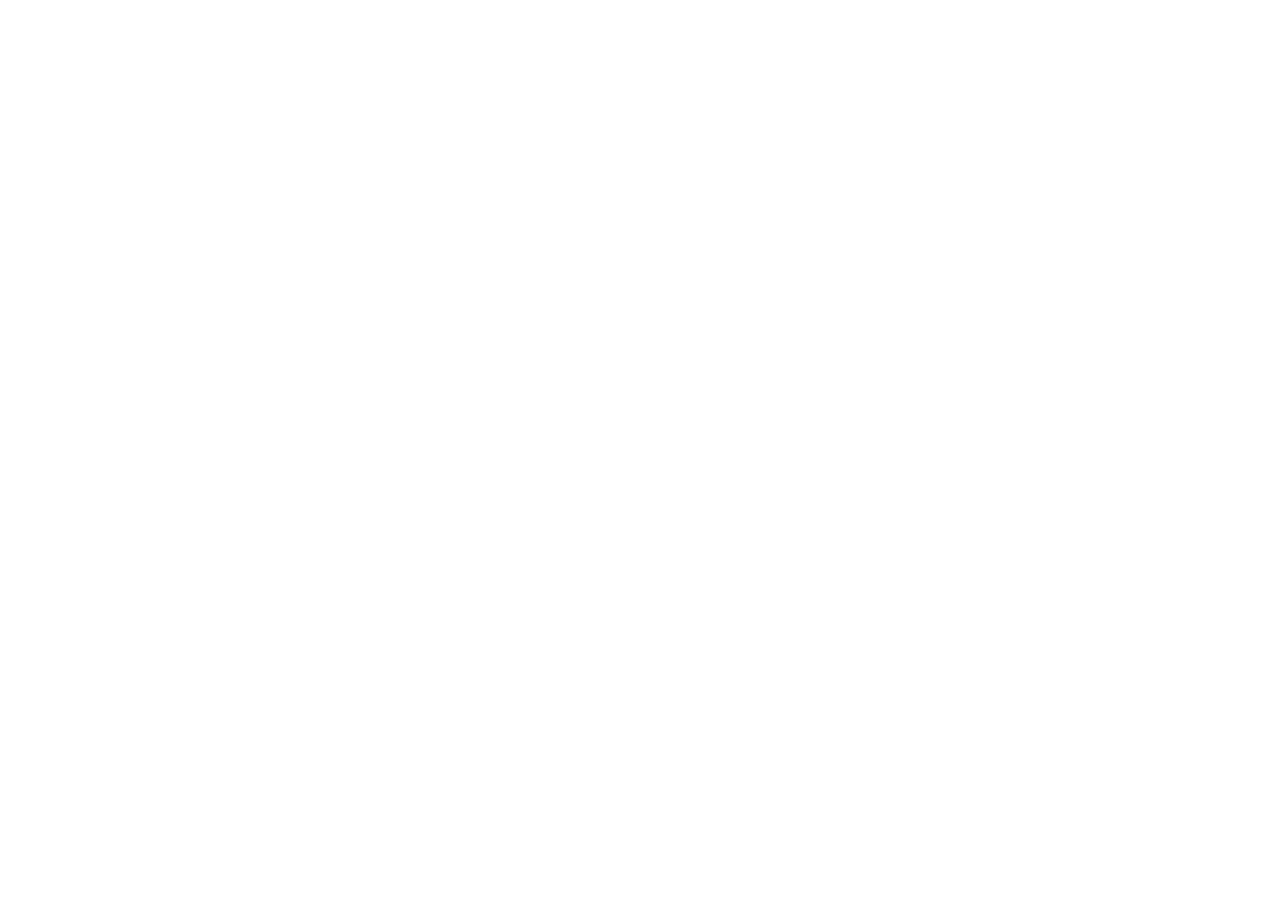
==== index.html @ 3aa0d267 "first commit" ====
<!DOCTYPE html>
<html lang="en">
<head>
    <meta charset="UTF-8">
    <meta name="viewport" content="width=device-width, initial-scale=1.0">
    <title>Document</title>
    <link rel="stylesheet" href="./css/jamoladdin.css">
</head>
<body>
    
</body>
</html>
---- css/jamoladdin.css ----
* {
    margin: 0;
    padding: 0;
    box-sizing: border-box;
}

ul, ol {
    list-style-type: none;
}

a { 
    text-decoration: none;
}
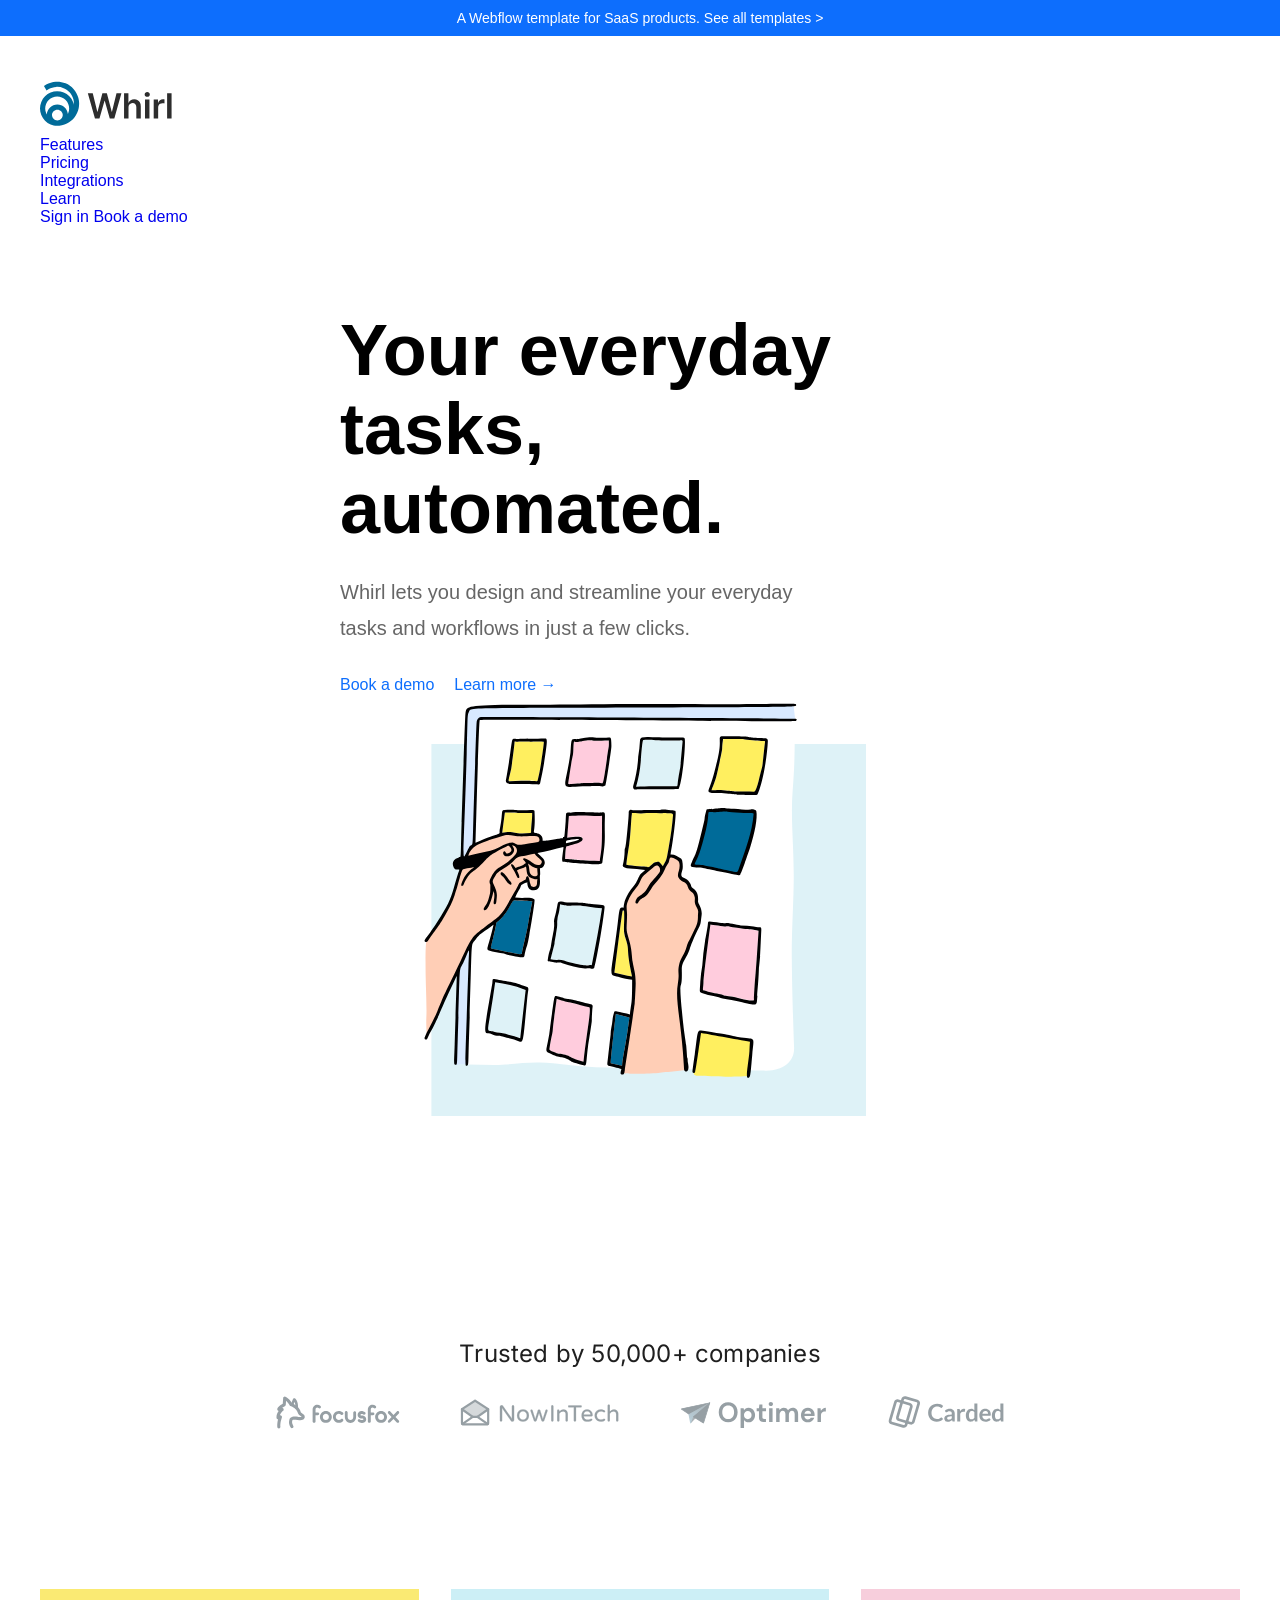
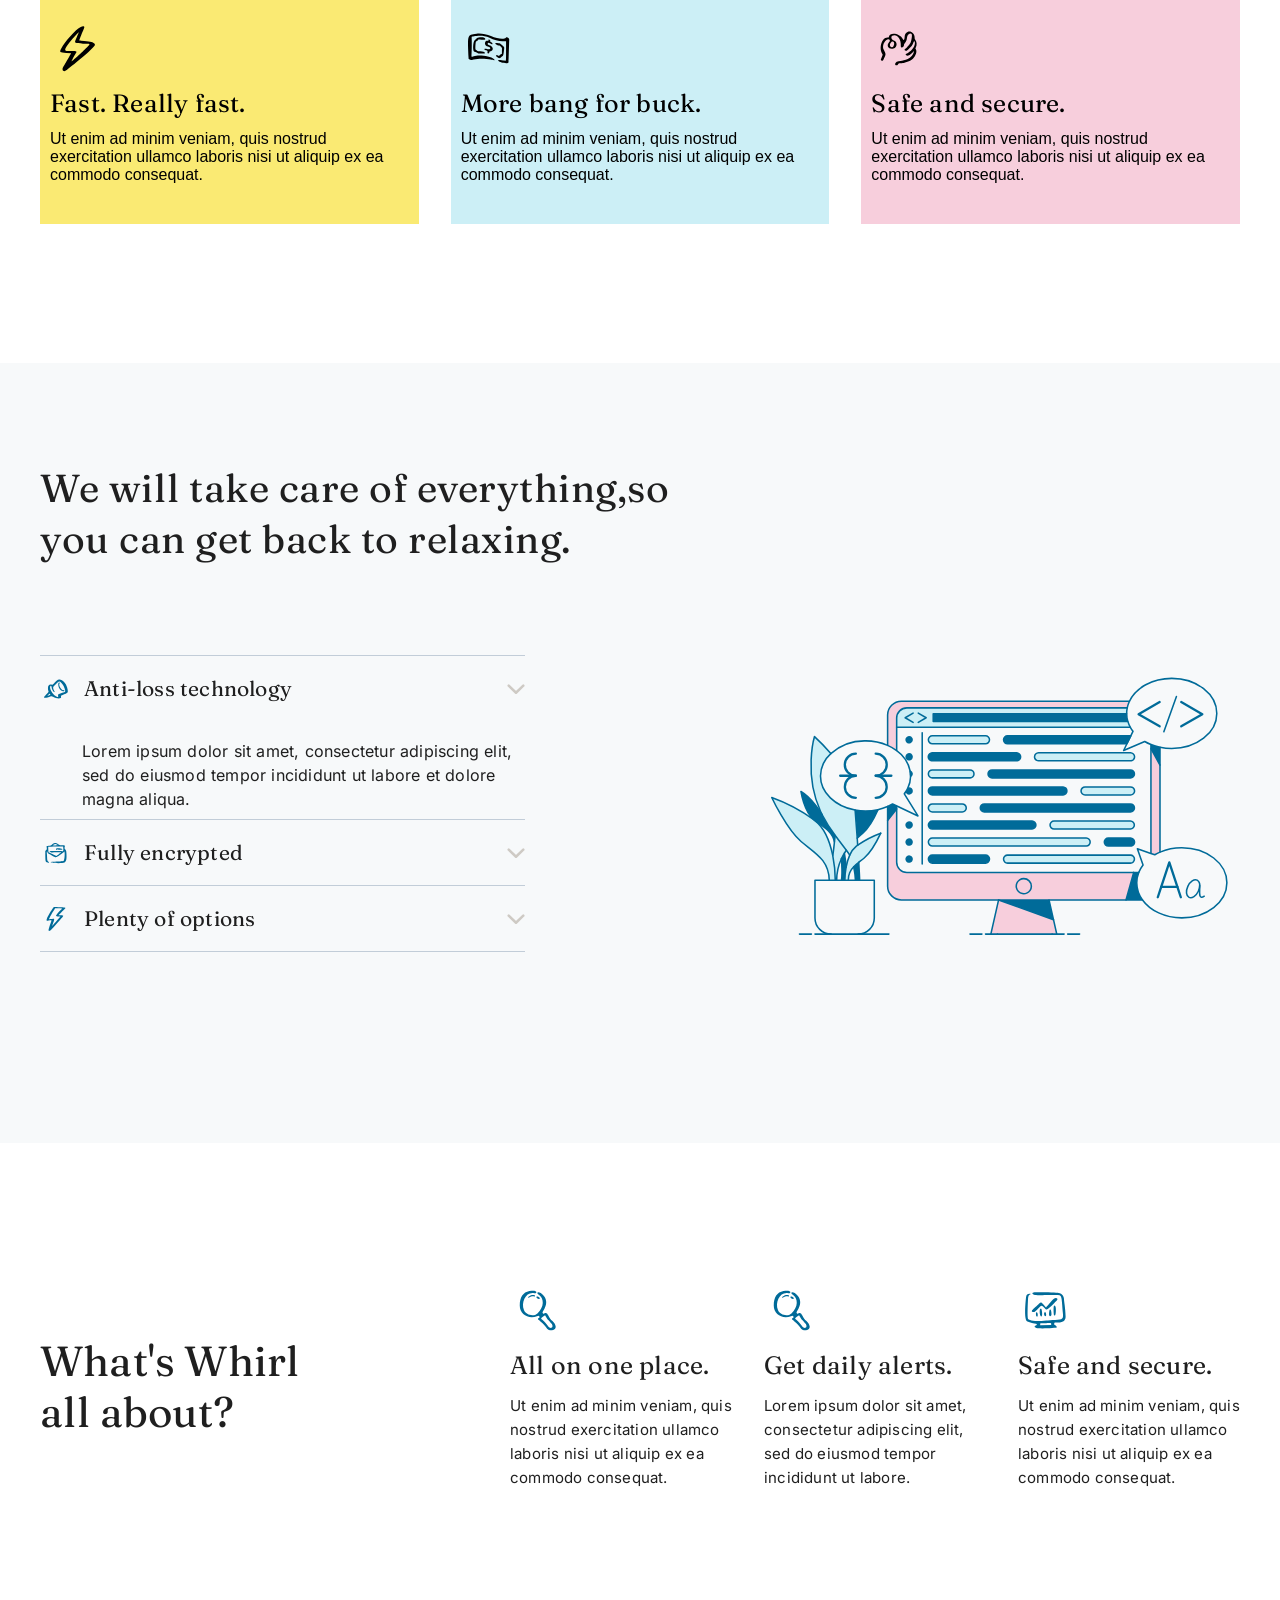
==== commit c2864a9d: "fayllar qoshildi" ====
--- a/index.html
+++ b/index.html
@@ -3,10 +3,278 @@
 <head>
     <meta charset="UTF-8">
     <meta name="viewport" content="width=device-width, initial-scale=1.0">
-    <title>Document</title>
-    <link rel="stylesheet" href="./css/jamoladdin.css">
+    <title>jamoladdin</title>
+    <link rel="stylesheet" href="../css/jamoladdin.css">
+    
 </head>
 <body>
-    
+    <!-- Top Bar -->
+    <div class="top-bar">
+        A Webflow template for SaaS products. See all templates >
+    </div>
+
+    <!-- Header -->
+    <div class="container">
+
+    <header class="header">
+        <div class="header-inner">
+
+            <div class="logo">
+                <img src="./img/logo.svg" alt="logo">
+            </div>
+
+            <nav class="nav">
+                <ul>
+                    <li><a href="#">Features</a></li>
+                    <li><a href="#">Pricing</a></li>
+                    <li><a href="#">Integrations</a></li>
+                    <li><a href="#">Learn</a></li>
+                </ul>
+            </nav>
+
+            <div class="header-btns">
+                <a href="#" class="signin">Sign in</a>
+                <a href="#" class="demo-btn">Book a demo</a>
+            </div>
+
+        </div>
+    </header>
+<!-- Header -->
+
+    <section class="hero">
+        <div class="container">
+        <div class="hero-inner">
+
+            <div class="hero-content">
+                <h1>Your everyday tasks, automated.</h1>
+
+                <p>
+                    Whirl lets you design and streamline your everyday
+                    tasks and workflows in just a few clicks.
+                </p>
+
+                <div class="hero-buttons">
+                    <a href="#" class="demo-btn">Book a demo</a>
+                    <a href="#" class="learn-btn">Learn more →</a>
+                </div>
+            </div>
+
+            <div class="hero-image">
+                <img src="./img/rangli-qog'ozlar.svg" alt="" width="452" height="422">
+            </div>
+
+        </div>
+    </section>
+</div>
+</div>
+<!-- hero  -->
+
+    <main>
+      <section class="hero">
+        <div class="container">
+          <div class="hero-inner">
+            <h2 class="hero-title">Trusted by 50,000+ companies</h2>
+            <div class="hero-logos">
+              <img
+                src="../img/IMAGE (14).svg"
+                alt="logo"
+                class="hero-logo-img"
+              />
+              <img
+                src="../img/IMAGE (15).svg"
+                alt="logo"
+                class="hero-logo-img"
+              />
+              <img
+                src="../img/IMAGE (16).svg"
+                alt="logo"
+                class="hero-logo-img"
+              />
+              <img
+                src="../img/IMAGE (17).svg"
+                alt="logo"
+                class="hero-logo-img"
+              />
+            </div>
+
+            <div class="hero-box">
+              <div class="hero-card">
+                <img
+                  src="../img/IMAGE (18).svg"
+                  alt="logo"
+                  class="hero-card-img"
+                  width="55"
+                  height="55"
+                />
+                <h3 class="hero-card-title">Fast. Really fast.</h3>
+                <p class="hero-card-text">
+                  Ut enim ad minim veniam, quis nostrud exercitation ullamco
+                  laboris nisi ut aliquip ex ea commodo consequat.
+                </p>
+              </div>
+
+              <div class="hero-card">
+                <img
+                  src="../img/IMAGE (19).svg"
+                  alt="logo"
+                  class="hero-card-img"
+                  width="55"
+                  height="55"
+                />
+                <h3 class="hero-card-title">More bang for buck.</h3>
+                <p class="hero-card-text">
+                  Ut enim ad minim veniam, quis nostrud exercitation ullamco
+                  laboris nisi ut aliquip ex ea commodo consequat.
+                </p>
+              </div>
+
+              <div class="hero-card">
+                <img
+                  src="../img/IMAGE (20).svg"
+                  alt="logo"
+                  class="hero-card-img"
+                  width="55"
+                  height="55"
+                />
+                <h3 class="hero-card-title">Safe and secure.</h3>
+                <p class="hero-card-text">
+                  Ut enim ad minim veniam, quis nostrud exercitation ullamco
+                  laboris nisi ut aliquip ex ea commodo consequat.
+                </p>
+              </div>
+            </div>
+          </div>
+        </div>
+      </section>
+    </main>
+    <!-- hero  -->
+
+    <!-- service  -->
+
+    <section class="service">
+      <div class="container">
+        <div class="service-inner">
+          <div class="h2 service-title">
+            We will take care of everything,so you can get back to relaxing.
+          </div>
+
+          <div class="service-main">
+            <div class="service-box">
+            <hr class="service-hr" />
+            <div class="service-cardddd">
+              <div class="service-card">
+                <img
+                  src="../img/IMAGE (21).svg"
+                  alt=""
+                  class="service-card-img"
+                  width="32"
+                  height="32"
+                />
+                <h2 class="service-card-title">Anti-loss technology</h2>
+                <img
+                  src="../img/IMAGE (22).svg"
+                  alt=""
+                  class="service-card-img2"
+                  width="18"
+                  height="10"
+                />
+              </div>
+              <p class="service-card-text">
+                Lorem ipsum dolor sit amet, consectetur adipiscing elit, sed do
+                eiusmod tempor incididunt ut labore et dolore magna aliqua.
+              </p>
+              <hr class="service-hr" />
+            </div>
+
+            <div class="service-card">
+              <img
+                src="../img/IMAGE (24).svg"
+                alt=""
+                class="service-card-img"
+                width="32"
+                height="32"
+              />
+              <h2 class="service-card-title">Fully encrypted</h2>
+              <img
+                src="../img/IMAGE (22).svg"
+                alt=""
+                class="service-card-img2"
+                width="18"
+                height="10"
+              />
+            </div>
+            <hr class="service-hr" />
+
+
+            <div class="service-card">
+              <img
+                src="../img/IMAGE (25).svg"
+                alt=""
+                class="service-card-img"
+                width="32"
+                height="32"
+              />
+              <h2 class="service-card-title">Plenty of options</h2>
+              <img
+                src="../img/IMAGE (22).svg"
+                alt=""
+                class="service-card-img2"
+                width="18"
+                height="10"
+              />
+            </div>
+            <hr class="service-hr" />
+          </div>
+
+          <img src="../img/IMAGE (26).svg" alt="" class="service-main-img" width="481" height="479">
+          </div>
+        </div>
+      </div>
+    </section>
+    <!-- service  -->
+
+    <!-- about  -->
+
+    <section class="about">
+        <div class="container">
+            <div class="about-inner">
+                <h2 class="about-title">
+                    What's Whirl all about?
+                </h2>
+                <div class="about-box">
+                    <div class="about-box-card">
+                        <img src="../img/IMAGE (27).svg" alt="" class="about-box-card-img" width="55" height="55">
+                        <h2 class="about-card-title">
+                            All on one place.
+                        </h2>
+                        <p class="about-card-text">
+                            Ut enim ad minim veniam, quis nostrud exercitation ullamco laboris nisi ut aliquip ex ea commodo consequat.
+                        </p>
+                    </div>
+
+                     <div class="about-box-card">
+                        <img src="../img/IMAGE (27).svg" alt="" class="about-box-card-img" width="55" height="55">
+                        <h2 class="about-card-title">
+                            Get daily alerts.
+                        </h2>
+                        <p class="about-card-text">
+                            Lorem ipsum dolor sit amet, consectetur adipiscing elit, sed do eiusmod tempor incididunt ut labore.
+                        </p>
+                    </div>
+
+                     <div class="about-box-card">
+                        <img src="../img/IMAGE (28).svg" alt="" class="about-box-card-img" width="55" height="55">
+                        <h2 class="about-card-title">
+                            Safe and secure.
+                        </h2>
+                        <p class="about-card-text">
+                            Ut enim ad minim veniam, quis nostrud exercitation ullamco laboris nisi ut aliquip ex ea commodo consequat.
+                        </p>
+                    </div>
+                </div>
+            </div>
+        </div>
+    </section>
+    <!-- about  -->
 </body>
 </html>
--- a/css/jamoladdin.css
+++ b/css/jamoladdin.css
@@ -1,13 +1,429 @@
+/* fraunces-100 - latin */
+@font-face {
+  font-display: swap; /* Check https://developer.mozilla.org/en-US/docs/Web/CSS/@font-face/font-display for other options. */
+  font-family: 'Fraunces';
+  font-style: normal;
+  font-weight: 100;
+  src: url('../fonts/fraunces-v38-latin-100.woff2') format('woff2'); /* Chrome 36+, Opera 23+, Firefox 39+, Safari 12+, iOS 10+ */
+}
+/* fraunces-200 - latin */
+@font-face {
+  font-display: swap; /* Check https://developer.mozilla.org/en-US/docs/Web/CSS/@font-face/font-display for other options. */
+  font-family: 'Fraunces';
+  font-style: normal;
+  font-weight: 200;
+  src: url('../fonts/fraunces-v38-latin-200.woff2') format('woff2'); /* Chrome 36+, Opera 23+, Firefox 39+, Safari 12+, iOS 10+ */
+}
+/* fraunces-300 - latin */
+@font-face {
+  font-display: swap; /* Check https://developer.mozilla.org/en-US/docs/Web/CSS/@font-face/font-display for other options. */
+  font-family: 'Fraunces';
+  font-style: normal;
+  font-weight: 300;
+  src: url('../fonts/fraunces-v38-latin-300.woff2') format('woff2'); /* Chrome 36+, Opera 23+, Firefox 39+, Safari 12+, iOS 10+ */
+}
+/* fraunces-regular - latin */
+@font-face {
+  font-display: swap; /* Check https://developer.mozilla.org/en-US/docs/Web/CSS/@font-face/font-display for other options. */
+  font-family: 'Fraunces';
+  font-style: normal;
+  font-weight: 400;
+  src: url('../fonts/fraunces-v38-latin-regular.woff2') format('woff2'); /* Chrome 36+, Opera 23+, Firefox 39+, Safari 12+, iOS 10+ */
+}
+/* fraunces-500 - latin */
+@font-face {
+  font-display: swap; /* Check https://developer.mozilla.org/en-US/docs/Web/CSS/@font-face/font-display for other options. */
+  font-family: 'Fraunces';
+  font-style: normal;
+  font-weight: 500;
+  src: url('../fonts/fraunces-v38-latin-500.woff2') format('woff2'); /* Chrome 36+, Opera 23+, Firefox 39+, Safari 12+, iOS 10+ */
+}
+/* fraunces-600 - latin */
+@font-face {
+  font-display: swap; /* Check https://developer.mozilla.org/en-US/docs/Web/CSS/@font-face/font-display for other options. */
+  font-family: 'Fraunces';
+  font-style: normal;
+  font-weight: 600;
+  src: url('../fonts/fraunces-v38-latin-600.woff2') format('woff2'); /* Chrome 36+, Opera 23+, Firefox 39+, Safari 12+, iOS 10+ */
+}
+/* fraunces-700 - latin */
+@font-face {
+  font-display: swap; /* Check https://developer.mozilla.org/en-US/docs/Web/CSS/@font-face/font-display for other options. */
+  font-family: 'Fraunces';
+  font-style: normal;
+  font-weight: 700;
+  src: url('../fonts/fraunces-v38-latin-700.woff2') format('woff2'); /* Chrome 36+, Opera 23+, Firefox 39+, Safari 12+, iOS 10+ */
+}
+/* fraunces-800 - latin */
+@font-face {
+  font-display: swap; /* Check https://developer.mozilla.org/en-US/docs/Web/CSS/@font-face/font-display for other options. */
+  font-family: 'Fraunces';
+  font-style: normal;
+  font-weight: 800;
+  src: url('../fonts/fraunces-v38-latin-800.woff2') format('woff2'); /* Chrome 36+, Opera 23+, Firefox 39+, Safari 12+, iOS 10+ */
+}
+/* fraunces-900 - latin */
+@font-face {
+  font-display: swap; /* Check https://developer.mozilla.org/en-US/docs/Web/CSS/@font-face/font-display for other options. */
+  font-family: 'Fraunces';
+  font-style: normal;
+  font-weight: 900;
+  src: url('../fonts/fraunces-v38-latin-900.woff2') format('woff2'); /* Chrome 36+, Opera 23+, Firefox 39+, Safari 12+, iOS 10+ */
+}
+/* inter-100 - latin */
+@font-face {
+  font-display: swap; /* Check https://developer.mozilla.org/en-US/docs/Web/CSS/@font-face/font-display for other options. */
+  font-family: 'Inter';
+  font-style: normal;
+  font-weight: 100;
+  src: url('../fonts/inter-v20-latin-100.woff2') format('woff2'); /* Chrome 36+, Opera 23+, Firefox 39+, Safari 12+, iOS 10+ */
+}
+/* inter-200 - latin */
+@font-face {
+  font-display: swap; /* Check https://developer.mozilla.org/en-US/docs/Web/CSS/@font-face/font-display for other options. */
+  font-family: 'Inter';
+  font-style: normal;
+  font-weight: 200;
+  src: url('../fonts/inter-v20-latin-200.woff2') format('woff2'); /* Chrome 36+, Opera 23+, Firefox 39+, Safari 12+, iOS 10+ */
+}
+/* inter-300 - latin */
+@font-face {
+  font-display: swap; /* Check https://developer.mozilla.org/en-US/docs/Web/CSS/@font-face/font-display for other options. */
+  font-family: 'Inter';
+  font-style: normal;
+  font-weight: 300;
+  src: url('../fonts/inter-v20-latin-300.woff2') format('woff2'); /* Chrome 36+, Opera 23+, Firefox 39+, Safari 12+, iOS 10+ */
+}
+/* inter-regular - latin */
+@font-face {
+  font-display: swap; /* Check https://developer.mozilla.org/en-US/docs/Web/CSS/@font-face/font-display for other options. */
+  font-family: 'Inter';
+  font-style: normal;
+  font-weight: 400;
+  src: url('../fonts/inter-v20-latin-regular.woff2') format('woff2'); /* Chrome 36+, Opera 23+, Firefox 39+, Safari 12+, iOS 10+ */
+}
+/* inter-500 - latin */
+@font-face {
+  font-display: swap; /* Check https://developer.mozilla.org/en-US/docs/Web/CSS/@font-face/font-display for other options. */
+  font-family: 'Inter';
+  font-style: normal;
+  font-weight: 500;
+  src: url('../fonts/inter-v20-latin-500.woff2') format('woff2'); /* Chrome 36+, Opera 23+, Firefox 39+, Safari 12+, iOS 10+ */
+}
+
 * {
+  padding: 0;
+  margin: 0;
+  box-sizing: border-box;
+}
+
+.container {
+  max-width: 1200px;
+  padding: 20px 0;
+  margin: 0 auto;
+}
+
+a {
+  text-decoration: none;
+}
+
+ul, ol {
+  list-style-type: none;
+}
+
+body{
+    font-family: Arial, sans-serif;
+}
+/* top bar */
+.top-bar{
+    background:#0d6efd;
+    color:#fff;
+    text-align:center;
+    padding:10px;
+    font-size:14px;
+}
+
+header{
+    padding:25px 0;
+}
+
+.navbar{
+    display:flex;
+    justify-content:space-between;
+    align-items:center;
+}
+
+.logo{
+    font-size:32px;
+    font-weight:bold;
+}
+
+.nav-links{
+    display:flex;
+    gap:30px;
+    list-style:none;
+}
+
+.nav-links a{
+    text-decoration:none;
+    color:#333;
+}
+
+.nav-right{
+    display:flex;
+    align-items:center;
+    gap:20px;
+}
+
+.nav-right a{
+    text-decoration:none;
+    color:#333;
+}
+
+button{
+    background:#0d6efd;
+    color:white;
+    border:none;
+    padding:12px 24px;
+    border-radius:5px;
+    cursor:pointer;
+}
+
+/* HERO */
+
+.hero{
+    padding:80px 0;
+}
+
+.hero-wrapper{
+    display:flex;
+    justify-content:space-between;
+    align-items:center;
+    gap:100px;
+}
+
+.hero-content{
+    flex:1;
+}
+
+.hero-content h1{
+    font-size:72px;
+    line-height:1.1;
+    margin-bottom:25px;
+    max-width:600px;
+}
+
+.hero-content p{
+    font-size:20px;
+    color:#666;
+    max-width:500px;
+    line-height:1.8;
+    margin-bottom:30px;
+}
+
+.hero-buttons{
+    display:flex;
+    align-items:center;
+    gap:20px;
+}
+
+.hero-buttons a{
+    text-decoration:none;
+    color:#0d6efd;
+}
+
+.hero-image{
+    flex:1;
+    display:flex;
+    justify-content:flex-end;
+}
+
+.hero-image img{
+    width:500px;
+    max-width:100%;
+}
+/* hero  */
+
+.hero {
+    padding-top: 40px;
+    padding-bottom: 119px;
+}
+.hero-inner {
+    display: flex;
+    flex-direction: column;
+    align-items: center;
+}
+.hero-title {
+    font-family: Inter;
+font-weight: 400;
+font-style: Regular;
+font-size: 24px;
+line-height: 37.5px;
+letter-spacing: 0.2px;
+text-align: center;
+color: #1F1F1F;
+padding-bottom: 23px;
+}
+.hero-logos {
+    display: flex;
+    justify-content: space-between;
+    align-items: center;
+    gap: 60px;
+    margin-bottom: 160px;
+}
+
+.hero-box {
+    display: flex;
+    justify-content: space-between;
+    gap: 32px;
+}
+.hero-card {
+    padding: 32px 10px 40px;
+}
+
+.hero-card-title {
+    font-family: Fraunces;
+font-weight: 400;
+font-style: Regular;
+font-size: 25px;
+line-height: 31.25px;
+letter-spacing: 0.2px;
+margin-top: 8px;
+margin-bottom: 11px;
+}
+
+
+.hero-card:nth-child(1) {
+    background-color: #FAEA73;
+}
+
+.hero-card:nth-child(2) {
+    background-color: #CCEFF6;
+}
+
+.hero-card:nth-child(3) {
+    background-color:#F7CEDC;
+}
+
+
+/* service  */
+
+.service {
+    padding-top: 80px;
+    padding-bottom: 80px;
+    background-color: #F7F9FA;
+}
+
+.service-title {
+    max-width: 629px;
+    font-family: Fraunces;
+font-weight: 400;
+font-style: Regular;
+font-size: 39px;
+line-height: 50.4px;
+letter-spacing: 0.5px;
+color: #1F1F1F;
+}
+.service-main {
+    display: flex;
+    justify-content: space-between;
+    align-items: center;
+}
+.service-box {
+    max-width: 485px;
+}
+.service-hr {
     margin: 0;
-    padding: 0;
-    box-sizing: border-box;
-}
-
-ul, ol {
-    list-style-type: none;
-}
-
-a { 
-    text-decoration: none;
-}+    border: none;
+    max-width: 485px;
+    height: 2px;
+    border-top: 1px solid #C2CDD8;
+}
+
+.service-card {
+    display: flex;
+    align-items: center;
+    gap: 12px;
+    justify-content: space-between;
+    padding: 16px 0;
+    cursor: pointer;
+}
+
+.service-card-title {
+     font-family: Fraunces;
+    font-weight: 400;
+    font-size: 21px;
+    line-height: 25.2px;
+    letter-spacing: 0.2px;
+    color: #1F1F1F;
+    margin-top: 0;      
+    flex: 1; 
+}
+
+.service-card-text {
+    font-family: Inter;
+font-weight: 400;
+font-style: Regular;
+font-size: 16px;
+line-height: 24px;
+letter-spacing: 0.2px;
+margin-top: 18px;
+color: #1F1F1F;
+margin-left: 42px;
+margin-bottom: 8px;
+}
+
+
+/* about  */
+
+.about {
+    padding: 120px 0;
+}
+.about-inner {
+    display: flex;
+    align-items: center;
+    justify-content: space-between;
+    gap: 98px;
+}
+.about-title {
+    max-width: 300px;
+    font-family: Fraunces;
+font-weight: 400;
+font-style: Regular;
+font-size: 42px;
+line-height: 50.4px;
+letter-spacing: 0.2px;
+color: #1F1F1F;
+}
+.about-box {
+    display: flex;
+    justify-content: space-between;
+    align-items: center;
+    gap: 32px;
+    
+}
+
+.about-card-title {
+    font-family: Fraunces;
+font-weight: 400;
+font-style: Regular;
+font-size: 25px;
+line-height: 31.25px;
+letter-spacing: 0.2px;
+color: #1F1F1F;
+margin-top: 8px;
+}
+.about-card-text {
+    font-family: Inter;
+    font-weight: 400;
+    font-style: Regular;
+    font-size: 15px;
+    line-height: 24px;
+    letter-spacing: 0.2px;
+    color: #1F1F1F;
+    margin-top: 13px;
+}
+
+.about-box-card {
+    max-width: 222px;
+}
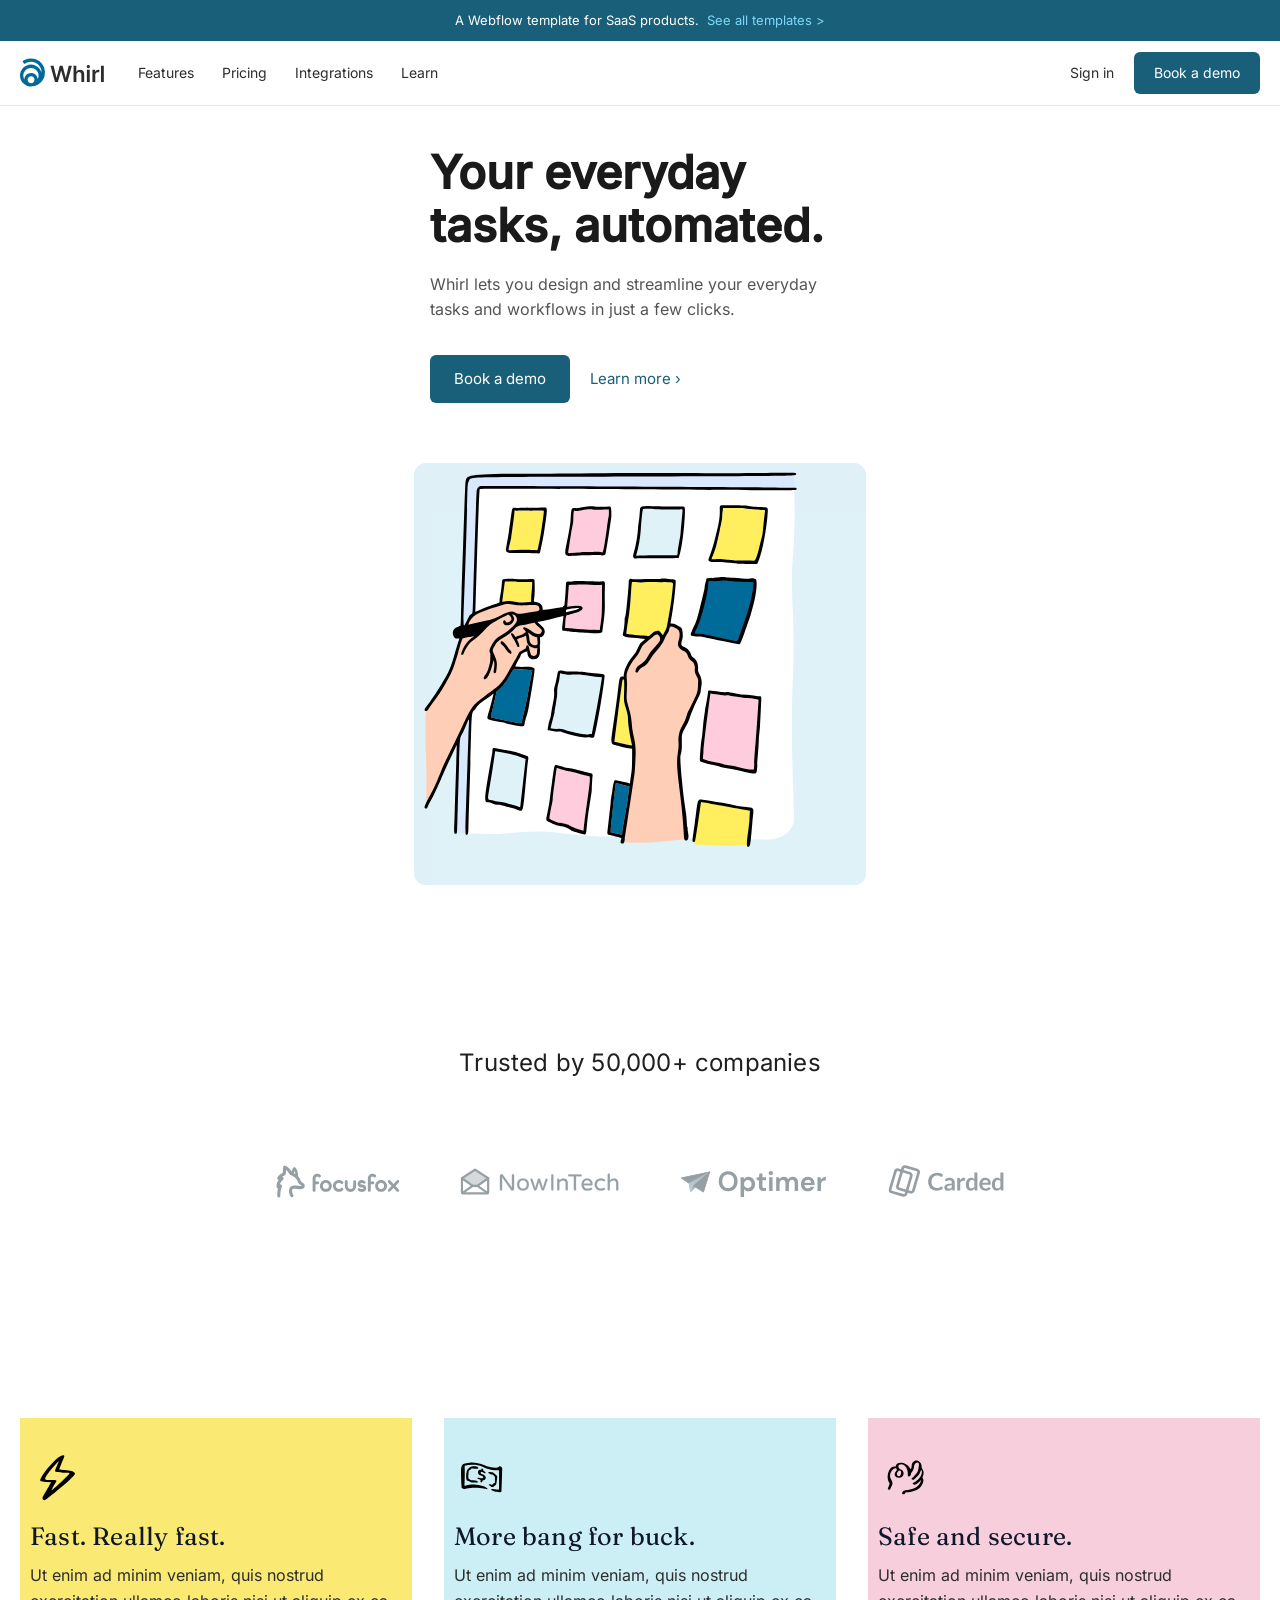
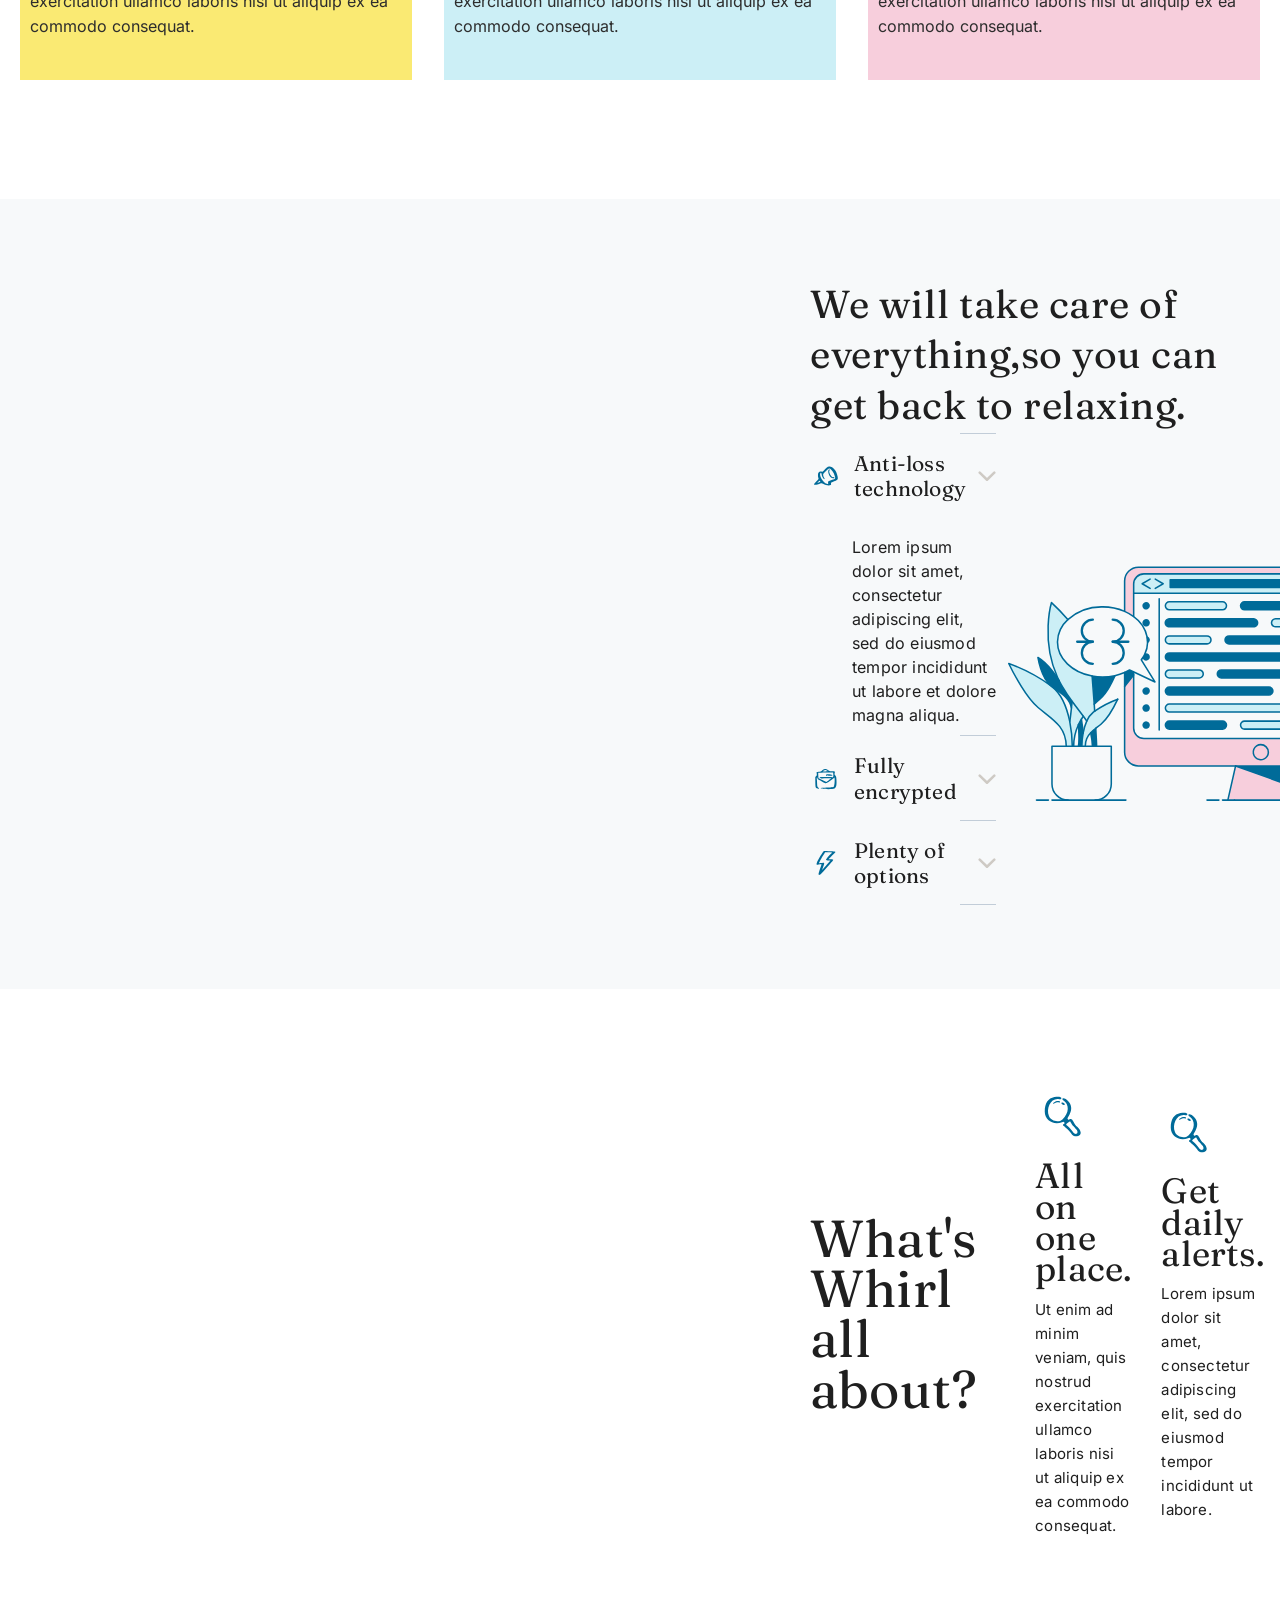
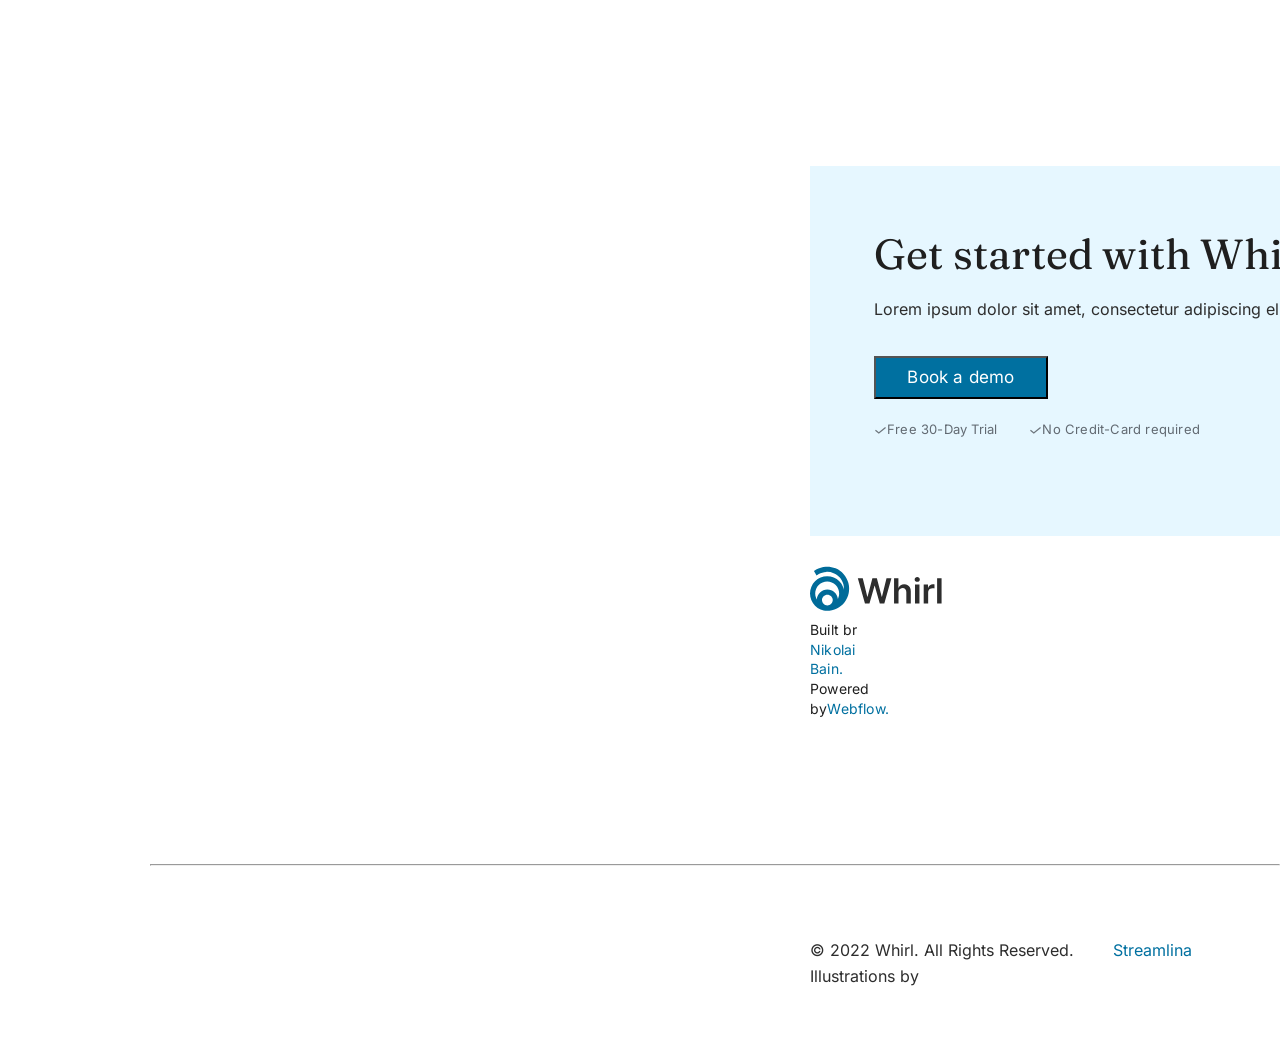
==== commit 31f929ee: "3ta bolimi tayyor" ====
--- a/index.html
+++ b/index.html
@@ -1,72 +1,54 @@
 <!DOCTYPE html>
-<html lang="en">
+<html lang="uz">
 <head>
-    <meta charset="UTF-8">
-    <meta name="viewport" content="width=device-width, initial-scale=1.0">
-    <title>jamoladdin</title>
-    <link rel="stylesheet" href="../css/jamoladdin.css">
-    
-</head>
+  <meta charset="UTF-8">
+  <meta name="viewport" content="width=device-width, initial-scale=1.0">
+  <title>Whirl — Your everyday tasks, automated.</title>
+  <link rel="stylesheet" href="./css/jamoladdin.css">
 <body>
-    <!-- Top Bar -->
-    <div class="top-bar">
-        A Webflow template for SaaS products. See all templates >
+
+  <!-- TOP BAR -->
+  <div class="topbar">
+    A Webflow template for SaaS products.
+    <a href="#">See all templates &gt;</a>
+  </div>
+
+  <!-- NAVBAR -->
+  <nav class="navbar">
+    <div class="navbar-inner">
+      <a class="navbar-logo" href="#">
+        <img src="img/logo.svg" alt="Whirl">
+      </a>
+      <ul class="navbar-links">
+        <li><a href="#">Features</a></li>
+        <li><a href="#">Pricing</a></li>
+        <li><a href="#">Integrations</a></li>
+        <li><a href="#">Learn</a></li>
+      </ul>
+      <div class="navbar-right">
+        <a class="btn-signin" href="#">Sign in</a>
+        <a class="btn-demo" href="#">Book a demo</a>
+      </div>
     </div>
-
-    <!-- Header -->
-    <div class="container">
-
-    <header class="header">
-        <div class="header-inner">
-
-            <div class="logo">
-                <img src="./img/logo.svg" alt="logo">
-            </div>
-
-            <nav class="nav">
-                <ul>
-                    <li><a href="#">Features</a></li>
-                    <li><a href="#">Pricing</a></li>
-                    <li><a href="#">Integrations</a></li>
-                    <li><a href="#">Learn</a></li>
-                </ul>
-            </nav>
-
-            <div class="header-btns">
-                <a href="#" class="signin">Sign in</a>
-                <a href="#" class="demo-btn">Book a demo</a>
-            </div>
-
-        </div>
-    </header>
-<!-- Header -->
-
-    <section class="hero">
-        <div class="container">
-        <div class="hero-inner">
-
-            <div class="hero-content">
-                <h1>Your everyday tasks, automated.</h1>
-
-                <p>
-                    Whirl lets you design and streamline your everyday
-                    tasks and workflows in just a few clicks.
-                </p>
-
-                <div class="hero-buttons">
-                    <a href="#" class="demo-btn">Book a demo</a>
-                    <a href="#" class="learn-btn">Learn more →</a>
-                </div>
-            </div>
-
-            <div class="hero-image">
-                <img src="./img/rangli-qog'ozlar.svg" alt="" width="452" height="422">
-            </div>
-
-        </div>
-    </section>
-</div>
-</div>
+  </nav>
+
+  <!-- HERO -->
+  <section class="hero">
+    <div class="hero-inner">
+      <div class="hero-text">
+        <h1>Your everyday tasks, automated.</h1>
+        <p>Whirl lets you design and streamline your everyday tasks and workflows in just a few clicks.</p>
+        <div class="hero-buttons">
+          <a class="btn-hero-demo" href="#">Book a demo</a>
+          <a class="btn-learn" href="#">Learn more &rsaquo;</a>
+        </div>
+      </div>
+      <div class="hero-image">
+        <img src="img/rangli-qog'ozlar.svg" alt="Task ">
+      </div>
+    </div>
+  </section>
+
 <!-- hero  -->
 
     <main>
@@ -276,5 +258,124 @@
         </div>
     </section>
     <!-- about  -->
+     
+     <!-- footer  -->
+    <section class="footer">
+        <div class="container">
+            <div class="footer-inner">
+
+                <div class="main-footer">
+
+                    <h2 class="main-title">
+                        Get started with Whirl
+                    </h2>
+
+                    <p class="main-text">
+                        Lorem ipsum dolor sit amet, consectetur adipiscing elit, sed do eiusmod tempor incididunt. `
+                    </p>
+
+                    <button class="main-btn">
+                        Book a demo
+                    </button>
+
+                    <div class="bottom-things">
+                        <p class="bottom-text"><img src="../img/Vector (2).svg" alt="" width="13" height="7">Free 30-Day
+                            Trial</p>
+
+                        <p class="bottom-text"><img src="../img/Vector (2).svg" alt="" width="13" height="7">No
+                            Credit-Card
+                            required</p>
+                    </div>
+
+                </div>
+            </div>
+        </div>
+    </section>
+
+    <!-- footer-bottom  -->
+
+    <section class="footer-bottom">
+        <div class="container">
+            <div class="footer-bottom-inner">
+                <div class="bottom-box">
+
+                    <div class="bottom-logo-texts">
+
+                        <img src="../img/logo.svg" alt="" width="135" height="47">
+
+                        <p class="logo-text">
+                            Built br <span>Nikolai Bain.</span>
+                        </p>
+                        <p class="logo-text">
+                            Powered by<span>Webflow.</span>
+                        </p>
+
+                    </div>
+
+                    <div class="section-nav">
+                        <nav>
+
+                            <h3 class="nav-title">
+                                Info
+                            </h3>
+
+                            <ul>
+                                <li class="nav-text"><a href="#">Features</a></li>
+                                <li class="nav-text"><a href="#">Pricing</a></li>
+                                <li class="nav-text"><a href="#">Blog</a></li>
+                                <li class="nav-text"><a href="#">Support</a></li>
+                                <li class="nav-text"><a href="#">Terms & Conditions</a></li>
+                                <li class="nav-text"><a href="#">Privacy Policy</a></li>
+                            </ul>
+
+                        </nav>
+                    </div>
+
+                    <div class="section-nav">
+                        <nav>
+
+                            <h3 class="nav-title">
+                                Admin
+                            </h3>
+
+                            <ul>
+                                <li class="nav-text"><a href="#">Style Guide</a></li>
+                                <li class="nav-text"><a href="#">Licenses</a></li>
+                                <li class="nav-text"><a href="#">Instructions</a></li>
+                                <li class="nav-text"><a href="#">Changelog</a></li>
+                                <li class="nav-text"><a href="#">Password</a></li>
+                                <li class="nav-text"><a href="#">404</a></li>
+                            </ul>
+
+                        </nav>
+                    </div>
+
+                    <div class="Email-things">
+                        <h3 class="email-title">
+                            Newsletter
+                        </h3>
+
+                        <p class="email-text">
+                            Sign up for the latest news, company insights, and Whirl updates.
+                        </p>
+
+                        <img src="./img/oybekll.svg" alt="" width="215" height="44"><img src="../img/Vector (3).svg"
+                            alt="" width="6" height="14">
+                    </div>
+
+                </div>
+            </div>
+
+            <hr class="big-hr">
+            <div class="bottom-hr">
+                <p class="bottom-hr">
+                    © 2022 Whirl. All Rights Reserved. Illustrations by <span>Streamlina</span>
+                </p>
+
+                <img src="./img/oybekk3.svg" alt="" width="106" height="23">
+
+            </div>
+    </section>
+    </div>
 </body>
 </html>
--- a/css/jamoladdin.css
+++ b/css/jamoladdin.css
@@ -117,131 +117,192 @@
   box-sizing: border-box;
 }
 
-.container {
-  max-width: 1200px;
-  padding: 20px 0;
+body {
+  font-family: -apple-system, BlinkMacSystemFont, 'Segoe UI', Roboto, 'Inter', sans-serif;
+  background: #fff;
+  color: #2d2d2d;
+  line-height: 1.6;
+}
+
+h2, h3 {
+  font-family: 'Playfair Display', serif;
+  color: #0f172a;
+}
+
+/* ================================================================
+   TOPBAR
+   ================================================================ */
+.topbar {
+  background: #1a5f7a;
+  text-align: center;
+  padding: 10px 20px;
+  font-size: 13px;
+  color: #fff;
+}
+
+.topbar a {
+  color: #7dd8f8;
+  text-decoration: none;
+  margin-left: 4px;
+}
+
+/* ================================================================
+   NAVBAR
+   ================================================================ */
+.navbar {
+  border-bottom: 1px solid #e8e8e8;
+  padding: 0 20px;
+}
+
+.navbar-inner {
+  max-width: 1410px;
   margin: 0 auto;
-}
-
-a {
+  height: 64px;
+  display: flex;
+  align-items: center;
+  gap: 32px;
+}
+
+.navbar-logo {
+  display: flex;
+  align-items: center;
   text-decoration: none;
-}
-
-ul, ol {
-  list-style-type: none;
-}
-
-body{
-    font-family: Arial, sans-serif;
-}
-/* top bar */
-.top-bar{
-    background:#0d6efd;
-    color:#fff;
-    text-align:center;
-    padding:10px;
-    font-size:14px;
-}
-
-header{
-    padding:25px 0;
-}
-
-.navbar{
-    display:flex;
-    justify-content:space-between;
-    align-items:center;
-}
-
-.logo{
-    font-size:32px;
-    font-weight:bold;
-}
-
-.nav-links{
-    display:flex;
-    gap:30px;
-    list-style:none;
-}
-
-.nav-links a{
-    text-decoration:none;
-    color:#333;
-}
-
-.nav-right{
-    display:flex;
-    align-items:center;
-    gap:20px;
-}
-
-.nav-right a{
-    text-decoration:none;
-    color:#333;
-}
-
-button{
-    background:#0d6efd;
-    color:white;
-    border:none;
-    padding:12px 24px;
-    border-radius:5px;
-    cursor:pointer;
-}
-
-/* HERO */
-
-.hero{
-    padding:80px 0;
-}
-
-.hero-wrapper{
-    display:flex;
-    justify-content:space-between;
-    align-items:center;
-    gap:100px;
-}
-
-.hero-content{
-    flex:1;
-}
-
-.hero-content h1{
-    font-size:72px;
-    line-height:1.1;
-    margin-bottom:25px;
-    max-width:600px;
-}
-
-.hero-content p{
-    font-size:20px;
-    color:#666;
-    max-width:500px;
-    line-height:1.8;
-    margin-bottom:30px;
-}
-
-.hero-buttons{
-    display:flex;
-    align-items:center;
-    gap:20px;
-}
-
-.hero-buttons a{
-    text-decoration:none;
-    color:#0d6efd;
-}
-
-.hero-image{
-    flex:1;
-    display:flex;
-    justify-content:flex-end;
-}
-
-.hero-image img{
-    width:500px;
-    max-width:100%;
-}
+  flex-shrink: 0;
+}
+
+.navbar-logo img {
+  height: 30px;
+}
+
+.navbar-links {
+  display: flex;
+  align-items: center;
+  gap: 28px;
+  list-style: none;
+}
+
+.navbar-links a {
+  font-size: 14px;
+  color: #2d2d2d;
+  text-decoration: none;
+}
+
+.navbar-links a:hover {
+  color: #006b99;
+}
+
+.navbar-right {
+  margin-left: auto;
+  display: flex;
+  align-items: center;
+  gap: 20px;
+}
+
+.btn-signin {
+  font-size: 14px;
+  color: #2d2d2d;
+  text-decoration: none;
+}
+
+.btn-demo {
+  background: #1a5f7a;
+  color: #fff;
+  font-size: 14px;
+  padding: 10px 20px;
+  border-radius: 6px;
+  text-decoration: none;
+  white-space: nowrap;
+}
+
+.btn-demo:hover {
+  background: #155068;
+}
+
+/* ================================================================
+   HERO (index)
+   ================================================================ */
+.hero {
+  padding: 60px 20px 80px;
+}
+
+.hero-inner {
+  max-width: 1400px;
+  margin: 0 auto;
+  display: flex;
+  align-items: center;
+  justify-content: space-between;
+  gap: 60px;
+}
+
+.hero-text {
+  max-width: 420px;
+  flex-shrink: 0;
+}
+
+.hero-text h1 {
+  font-size: 46px;
+  font-weight: 800;
+  line-height: 1.15;
+  color: #1a1a1a;
+  margin-bottom: 20px;
+}
+
+.hero-text p {
+  font-size: 16px;
+  color: #555;
+  line-height: 1.6;
+  margin-bottom: 32px;
+}
+
+.hero-buttons {
+  display: flex;
+  align-items: center;
+  gap: 20px;
+}
+
+.btn-hero-demo {
+  background: #1a5f7a;
+  color: #fff;
+  font-size: 15px;
+  padding: 12px 24px;
+  border-radius: 6px;
+  text-decoration: none;
+}
+
+.btn-hero-demo:hover {
+  background: #155068;
+}
+
+.btn-learn {
+  font-size: 15px;
+  color: #1a5f7a;
+  text-decoration: none;
+  display: flex;
+  align-items: center;
+  gap: 6px;
+}
+
+.btn-learn:hover {
+  text-decoration: underline;
+}
+
+.hero-image {
+  flex: 1;
+  max-width: 560px;
+  background: #dff0f7;
+  border-radius: 12px;
+  overflow: hidden;
+  display: flex;
+  align-items: center;
+  justify-content: center;
+}
+
+.hero-image img {
+  width: 100%;
+  height: auto;
+  display: block;
+}
+
 /* hero  */
 
 .hero {
@@ -312,6 +373,8 @@
     padding-top: 80px;
     padding-bottom: 80px;
     background-color: #F7F9FA;
+    margin-left: auto;
+    margin-right: auto;
 }
 
 .service-title {
@@ -323,14 +386,20 @@
 line-height: 50.4px;
 letter-spacing: 0.5px;
 color: #1F1F1F;
+margin-left: 810px;
+
 }
 .service-main {
     display: flex;
     justify-content: space-between;
     align-items: center;
+    margin-left: auto;
+    margin-left: auto;
 }
 .service-box {
-    max-width: 485px;
+    max-width: 500px;
+    margin-left: 810px;
+    
 }
 .service-hr {
     margin: 0;
@@ -338,7 +407,8 @@
     max-width: 485px;
     height: 2px;
     border-top: 1px solid #C2CDD8;
-}
+    margin-left: 150px;
+   } 
 
 .service-card {
     display: flex;
@@ -347,6 +417,12 @@
     justify-content: space-between;
     padding: 16px 0;
     cursor: pointer;
+    margin-left: 200;
+    
+}
+.service-main-img{
+    
+    margin-right: 790px;
 }
 
 .service-card-title {
@@ -357,7 +433,10 @@
     letter-spacing: 0.2px;
     color: #1F1F1F;
     margin-top: 0;      
-    flex: 1; 
+    flex: 1;
+     margin-left: 0px;
+    
+
 }
 
 .service-card-text {
@@ -377,37 +456,39 @@
 /* about  */
 
 .about {
-    padding: 120px 0;
+    padding: 100px 0;
 }
 .about-inner {
     display: flex;
     align-items: center;
     justify-content: space-between;
-    gap: 98px;
+    gap: 58px;
 }
 .about-title {
     max-width: 300px;
     font-family: Fraunces;
 font-weight: 400;
 font-style: Regular;
-font-size: 42px;
+font-size: 52px;
 line-height: 50.4px;
 letter-spacing: 0.2px;
 color: #1F1F1F;
+margin-left: 810px;
 }
 .about-box {
     display: flex;
     justify-content: space-between;
     align-items: center;
-    gap: 32px;
-    
+    gap: 30px;
+    margin-left: auto;
+    margin-right: 790px;
 }
 
 .about-card-title {
     font-family: Fraunces;
 font-weight: 400;
 font-style: Regular;
-font-size: 25px;
+font-size: 35px;
 line-height: 31.25px;
 letter-spacing: 0.2px;
 color: #1F1F1F;
@@ -425,5 +506,138 @@
 }
 
 .about-box-card {
-    max-width: 222px;
-}
+    max-width: 250px;
+}
+
+/* footer  */
+
+.footer {
+    margin-top: 56px;
+    width: 1400px;
+    height: 370px;
+    background-color: #E6F7FF;
+    margin-left: 810px;
+    margin-bottom: 30px;
+
+}
+
+.main-footer {
+    margin-left: 64px;
+}
+.main-title {
+    
+    padding-top: 63px;
+    padding-bottom: 18px;
+    font-family: Fraunces;
+font-weight: 400;
+font-style: Regular;
+font-size: 42px;
+
+line-height: 50.4px;
+letter-spacing: 0.2px;
+color: #1F1F1F
+}
+.main-text {
+    padding-top: 21;
+    padding-bottom: 33px;
+}
+.main-btn {
+    margin-bottom: 20px;
+width: 174px;
+height: 43px;
+background: #0070A0;
+font-family: Inter;
+font-weight: 400;
+font-style: Regular;
+font-size: 17px;
+
+line-height: 27px;
+letter-spacing: 0.2px;
+text-align: center;
+color: white;
+}
+
+.bottom-things {
+    display: flex;
+    align-items: center;
+    gap: 32px;
+}
+
+.bottom-text {
+    font-family: Inter;
+font-weight: 400;
+font-style: Regular;
+font-size: 13px;
+
+line-height: 21px;
+letter-spacing: 0.2px;
+color: #626A72;
+}
+
+/* footer-bottom  */
+
+.footer {
+    margin-top: 128px;
+    margin-left: 810px;
+}
+
+.main-footer {
+    margin-left: 64px;
+}
+
+span {
+    color: #0070A0;
+    
+}
+.bottom-logo-texts {
+    margin-left: 660px;
+}
+.bottom-box {
+    display: flex;
+
+}
+.footer-bottom {
+    margin-left: 150px;
+}
+
+.logo-text {
+    font-family: Inter;
+font-weight: 400;
+font-style: Regular;
+font-size: 14px;
+margin-right: 790px;
+line-height: 19.6px;
+letter-spacing: 0.2px;
+color: #1F1F1F;
+}
+.section-nav {
+    padding-left: 205px;
+    
+}
+.section-nav ul, li, a {
+    text-decoration: none;
+    list-style-type: none;
+}
+
+.Email-things {
+    max-width: 216px;
+    max-height: 216px;
+    padding-left: 100px;
+}
+
+.bottom-hr {
+    padding-top: 36px;
+    margin-bottom: 36px;
+    max-width: 1130px;
+    display: flex;
+    justify-content: space-between;
+    margin-left: 330px;
+}
+.bottom-hr img {
+    max-width: 1410px;
+    padding-top: 36px;
+}
+.big-hr {
+    margin-top: 64px;
+    
+}
